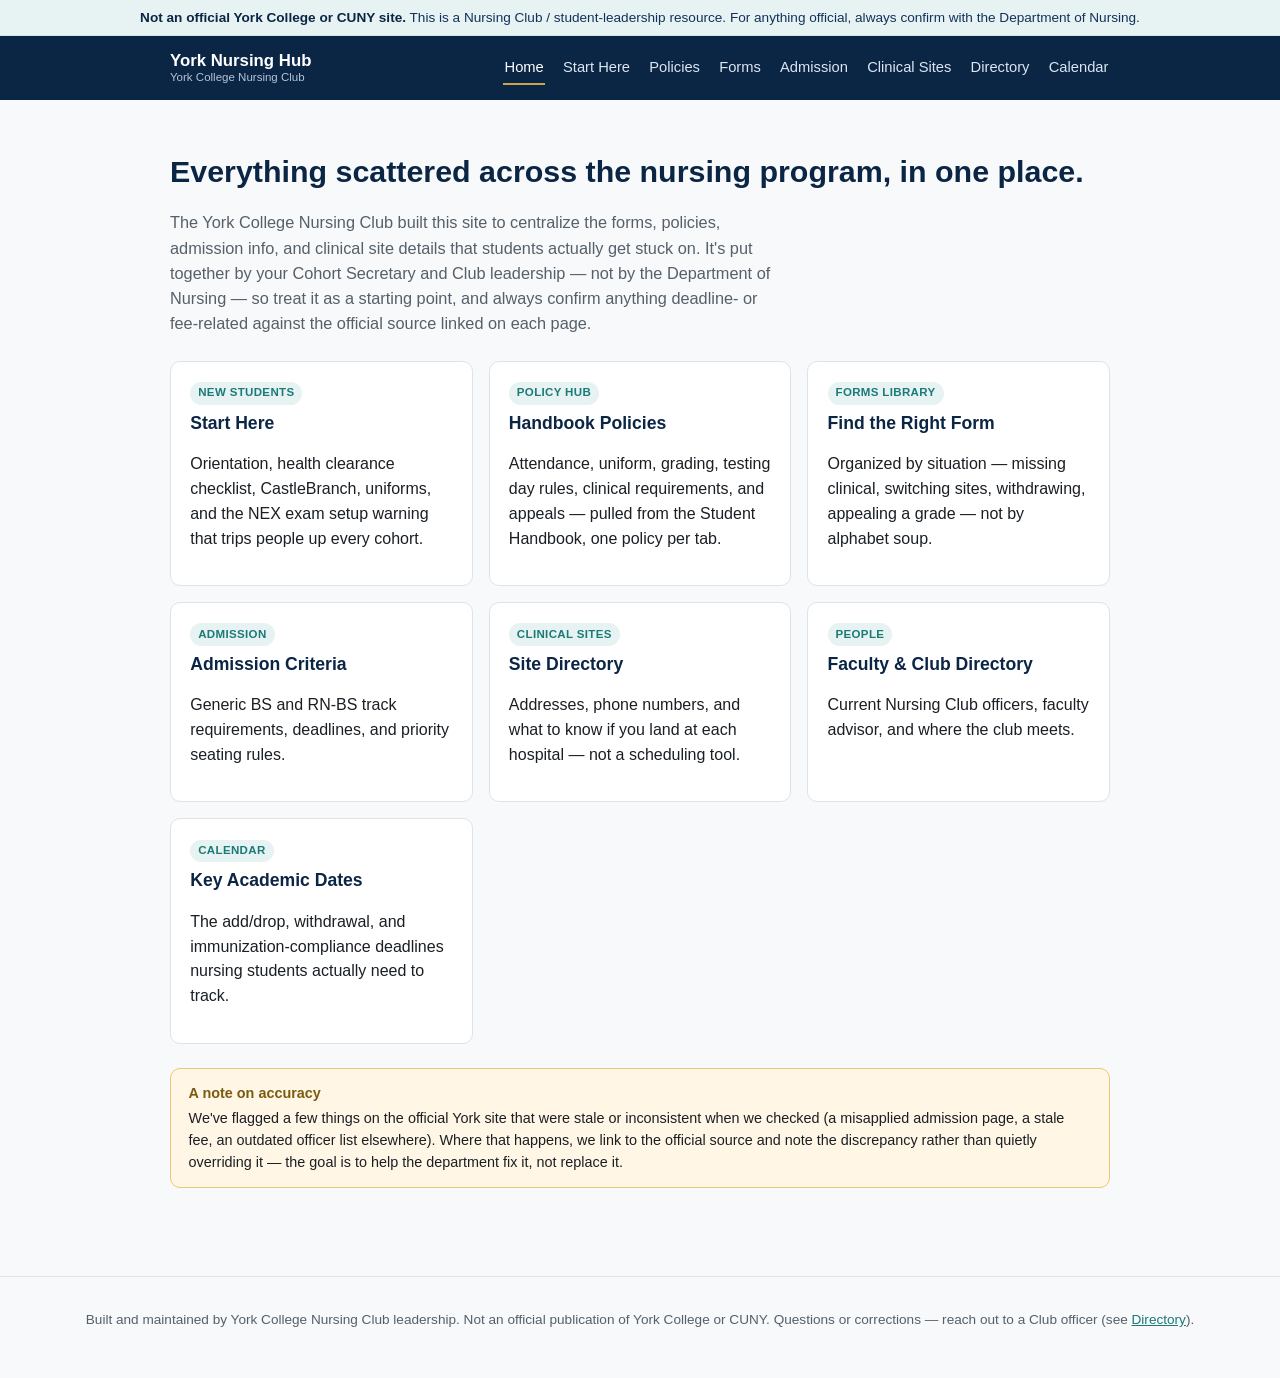
==== index.html @ aa7a132b "Initial site scaffold: homepage, Start Here, Policy Hub shell, Forms Library, Admission, Clinical Si" ====
<!DOCTYPE html>
<html lang="en">
<head>
<meta charset="UTF-8">
<meta name="viewport" content="width=device-width, initial-scale=1.0">
<title>York Nursing Hub — York College Nursing Club</title>
<link rel="stylesheet" href="css/style.css">
</head>
<body>

<div class="site-disclaimer">
  <strong>Not an official York College or CUNY site.</strong> This is a Nursing Club / student-leadership resource. For anything official, always confirm with the Department of Nursing.
</div>

<header class="site-header">
  <div class="site-header-inner">
    <a class="brand" href="index.html">
      York Nursing Hub
      <small>York College Nursing Club</small>
    </a>
    <nav class="main-nav">
      <a href="index.html" class="active">Home</a>
      <a href="start-here.html">Start Here</a>
      <a href="policies.html">Policies</a>
      <a href="forms.html">Forms</a>
      <a href="admission.html">Admission</a>
      <a href="clinical-sites.html">Clinical Sites</a>
      <a href="directory.html">Directory</a>
      <a href="calendar.html">Calendar</a>
    </nav>
  </div>
</header>

<main>
  <h1>Everything scattered across the nursing program, in one place.</h1>
  <p class="page-intro">
    The York College Nursing Club built this site to centralize the forms, policies, admission info,
    and clinical site details that students actually get stuck on. It's put together by your Cohort
    Secretary and Club leadership — not by the Department of Nursing — so treat it as a starting
    point, and always confirm anything deadline- or fee-related against the official source linked
    on each page.
  </p>

  <div class="card-grid">
    <div class="card">
      <a class="card-link" href="start-here.html">
        <span class="tag">New Students</span>
        <h3>Start Here</h3>
        <p>Orientation, health clearance checklist, CastleBranch, uniforms, and the NEX exam setup
        warning that trips people up every cohort.</p>
      </a>
    </div>
    <div class="card">
      <a class="card-link" href="policies.html">
        <span class="tag">Policy Hub</span>
        <h3>Handbook Policies</h3>
        <p>Attendance, uniform, grading, testing day rules, clinical requirements, and appeals —
        pulled from the Student Handbook, one policy per tab.</p>
      </a>
    </div>
    <div class="card">
      <a class="card-link" href="forms.html">
        <span class="tag">Forms Library</span>
        <h3>Find the Right Form</h3>
        <p>Organized by situation — missing clinical, switching sites, withdrawing, appealing a
        grade — not by alphabet soup.</p>
      </a>
    </div>
    <div class="card">
      <a class="card-link" href="admission.html">
        <span class="tag">Admission</span>
        <h3>Admission Criteria</h3>
        <p>Generic BS and RN-BS track requirements, deadlines, and priority seating rules.</p>
      </a>
    </div>
    <div class="card">
      <a class="card-link" href="clinical-sites.html">
        <span class="tag">Clinical Sites</span>
        <h3>Site Directory</h3>
        <p>Addresses, phone numbers, and what to know if you land at each hospital — not a
        scheduling tool.</p>
      </a>
    </div>
    <div class="card">
      <a class="card-link" href="directory.html">
        <span class="tag">People</span>
        <h3>Faculty &amp; Club Directory</h3>
        <p>Current Nursing Club officers, faculty advisor, and where the club meets.</p>
      </a>
    </div>
    <div class="card">
      <a class="card-link" href="calendar.html">
        <span class="tag">Calendar</span>
        <h3>Key Academic Dates</h3>
        <p>The add/drop, withdrawal, and immunization-compliance deadlines nursing students
        actually need to track.</p>
      </a>
    </div>
  </div>

  <div class="official-note">
    <strong>A note on accuracy</strong>
    We've flagged a few things on the official York site that were stale or inconsistent when we
    checked (a misapplied admission page, a stale fee, an outdated officer list elsewhere). Where
    that happens, we link to the official source and note the discrepancy rather than quietly
    overriding it — the goal is to help the department fix it, not replace it.
  </div>
</main>

<footer>
  Built and maintained by York College Nursing Club leadership. Not an official publication of
  York College or CUNY. Questions or corrections — reach out to a Club officer (see
  <a href="directory.html">Directory</a>).
</footer>

</body>
</html>
---- css/style.css ----
/* York College Nursing Club — shared stylesheet */

:root {
  --navy: #0b2545;
  --blue: #13315c;
  --teal: #1b7a76;
  --teal-light: #e6f3f2;
  --gold: #c9a34e;
  --ink: #1a1f24;
  --muted: #55606a;
  --line: #dde3e8;
  --bg: #f7f9fa;
  --card: #ffffff;
  --warn-bg: #fff6e5;
  --warn-line: #e8c874;
  --danger-bg: #fdecec;
  --danger-line: #e39a9a;
  --radius: 10px;
  --max-width: 980px;
}

* { box-sizing: border-box; }

body {
  margin: 0;
  font-family: "Segoe UI", -apple-system, BlinkMacSystemFont, Roboto, Helvetica, Arial, sans-serif;
  color: var(--ink);
  background: var(--bg);
  line-height: 1.55;
}

a { color: var(--teal); }
a:hover { color: var(--navy); }

h1, h2, h3, h4 { color: var(--navy); line-height: 1.25; }
h1 { font-size: 1.9rem; }
h2 { font-size: 1.4rem; margin-top: 2.2rem; }
h3 { font-size: 1.1rem; }

/* ---------- Header / Nav ---------- */

.site-header {
  background: var(--navy);
  color: #fff;
}

.site-header-inner {
  max-width: var(--max-width);
  margin: 0 auto;
  padding: 0.9rem 1.25rem;
  display: flex;
  align-items: center;
  justify-content: space-between;
  gap: 1rem;
  flex-wrap: wrap;
}

.brand {
  color: #fff;
  text-decoration: none;
  font-weight: 700;
  font-size: 1.05rem;
  display: flex;
  flex-direction: column;
  line-height: 1.2;
}

.brand small {
  font-weight: 400;
  color: #b7c4d6;
  font-size: 0.72rem;
}

nav.main-nav {
  display: flex;
  flex-wrap: wrap;
  gap: 0.25rem 1rem;
}

nav.main-nav a {
  color: #dbe6f2;
  text-decoration: none;
  font-size: 0.92rem;
  padding: 0.3rem 0.1rem;
  border-bottom: 2px solid transparent;
}

nav.main-nav a:hover,
nav.main-nav a.active {
  color: #fff;
  border-bottom-color: var(--gold);
}

/* ---------- Layout ---------- */

main {
  max-width: var(--max-width);
  margin: 0 auto;
  padding: 2rem 1.25rem 4rem;
}

.page-intro {
  color: var(--muted);
  font-size: 1.02rem;
  max-width: 68ch;
}

/* ---------- Not-official banner ---------- */

.site-disclaimer {
  background: var(--teal-light);
  border-bottom: 1px solid #cfe6e4;
  color: var(--blue);
  font-size: 0.85rem;
  text-align: center;
  padding: 0.45rem 1rem;
}

.site-disclaimer strong { color: var(--navy); }

/* ---------- Inline disclaimer callout (per-page, near official-feeling content) ---------- */

.official-note {
  background: var(--warn-bg);
  border: 1px solid var(--warn-line);
  border-radius: var(--radius);
  padding: 0.85rem 1.1rem;
  font-size: 0.9rem;
  margin: 1rem 0 1.5rem;
}

.official-note strong { display: block; margin-bottom: 0.15rem; color: #7a5b0f; }

.callout {
  background: var(--danger-bg);
  border: 1px solid var(--danger-line);
  border-radius: var(--radius);
  padding: 0.9rem 1.1rem;
  margin: 1.25rem 0;
}

.callout strong { color: #8f3a3a; }

/* ---------- Cards / grids ---------- */

.card-grid {
  display: grid;
  grid-template-columns: repeat(auto-fit, minmax(230px, 1fr));
  gap: 1rem;
  margin: 1.5rem 0;
}

.card {
  background: var(--card);
  border: 1px solid var(--line);
  border-radius: var(--radius);
  padding: 1.1rem 1.2rem;
}

.card h3 { margin-top: 0; }

.card a.card-link {
  text-decoration: none;
  color: inherit;
  display: block;
}

.card a.card-link:hover {
  border-color: var(--teal);
}

.tag {
  display: inline-block;
  font-size: 0.72rem;
  font-weight: 600;
  text-transform: uppercase;
  letter-spacing: 0.03em;
  color: var(--teal);
  background: var(--teal-light);
  padding: 0.15rem 0.5rem;
  border-radius: 999px;
  margin-bottom: 0.5rem;
}

/* ---------- Tables ---------- */

table {
  width: 100%;
  border-collapse: collapse;
  margin: 1rem 0 1.75rem;
  font-size: 0.94rem;
  background: var(--card);
}

th, td {
  text-align: left;
  padding: 0.6rem 0.75rem;
  border-bottom: 1px solid var(--line);
  vertical-align: top;
}

thead th {
  background: var(--blue);
  color: #fff;
  font-weight: 600;
}

tbody tr:hover { background: #fbfcfd; }

.status-have { color: #1a7a3a; font-weight: 600; }
.status-need { color: #a15b00; font-weight: 600; }

/* ---------- Accordion (Policy Hub) ---------- */

.accordion-item {
  border: 1px solid var(--line);
  border-radius: var(--radius);
  margin-bottom: 0.6rem;
  background: var(--card);
  overflow: hidden;
}

.accordion-item summary {
  cursor: pointer;
  padding: 0.9rem 1.1rem;
  font-weight: 600;
  color: var(--navy);
  list-style: none;
  display: flex;
  justify-content: space-between;
  align-items: center;
}

.accordion-item summary::-webkit-details-marker { display: none; }

.accordion-item summary::after {
  content: "+";
  font-weight: 400;
  color: var(--muted);
  font-size: 1.2rem;
}

.accordion-item[open] summary::after { content: "\2212"; }

.accordion-item[open] summary {
  border-bottom: 1px solid var(--line);
}

.accordion-body {
  padding: 0.2rem 1.1rem 1.1rem;
  font-size: 0.95rem;
}

.accordion-body ul { padding-left: 1.2rem; }

.pending-note {
  font-size: 0.85rem;
  color: var(--muted);
  font-style: italic;
}

/* ---------- Checklist ---------- */

.checklist { list-style: none; padding-left: 0; }
.checklist li {
  padding: 0.5rem 0 0.5rem 1.7rem;
  position: relative;
  border-bottom: 1px dashed var(--line);
}
.checklist li::before {
  content: "\2713";
  position: absolute;
  left: 0;
  color: var(--teal);
  font-weight: 700;
}

/* ---------- Key/value contact list ---------- */

dl.contact-list { display: grid; grid-template-columns: max-content 1fr; gap: 0.3rem 1rem; }
dl.contact-list dt { font-weight: 600; color: var(--navy); }
dl.contact-list dd { margin: 0; }

/* ---------- Footer ---------- */

footer {
  border-top: 1px solid var(--line);
  color: var(--muted);
  font-size: 0.85rem;
  text-align: center;
  padding: 2rem 1.25rem 3rem;
}

/* ---------- Utility ---------- */

.btn {
  display: inline-block;
  background: var(--teal);
  color: #fff;
  text-decoration: none;
  padding: 0.55rem 1rem;
  border-radius: 6px;
  font-size: 0.9rem;
  font-weight: 600;
}
.btn:hover { background: var(--navy); color: #fff; }

.two-col {
  display: grid;
  grid-template-columns: repeat(auto-fit, minmax(280px, 1fr));
  gap: 2rem;
}

@media (max-width: 600px) {
  h1 { font-size: 1.5rem; }
  .site-header-inner { flex-direction: column; align-items: flex-start; }
}
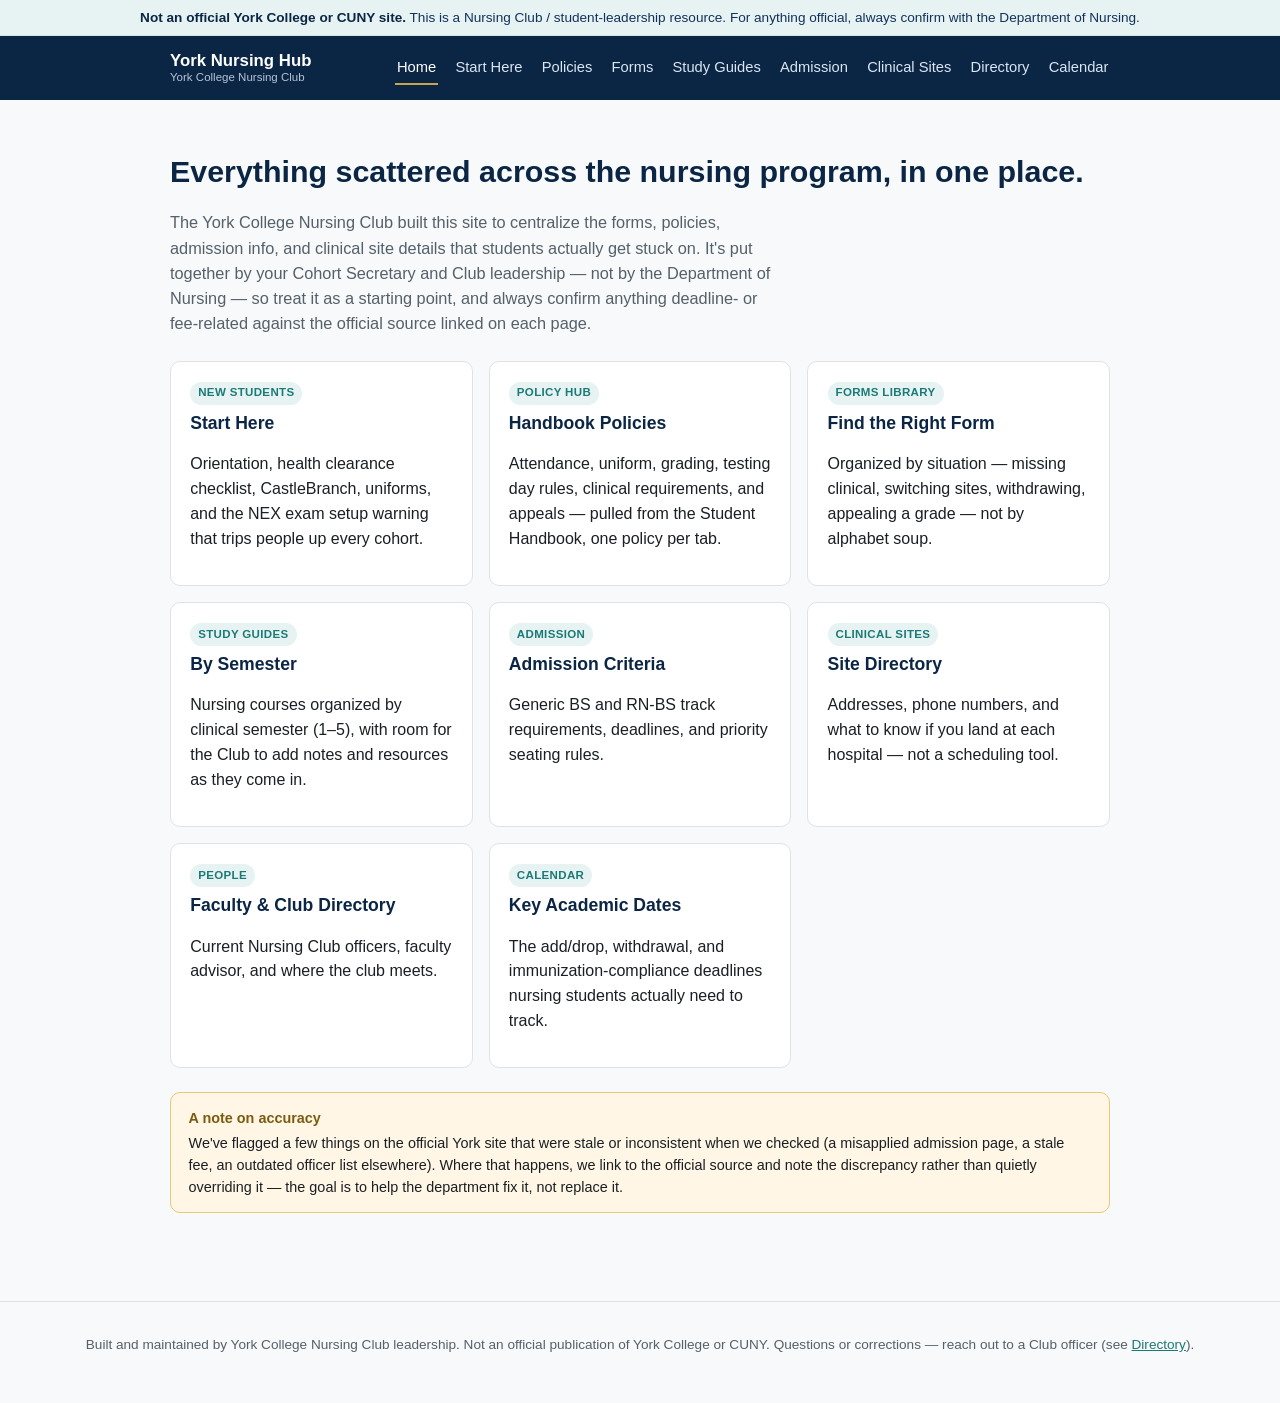
==== commit a960a6f0: "Add Study Guides page organized by clinical semester (1-5) Semester groupings derived from the Gener" ====
--- a/index.html
+++ b/index.html
@@ -23,6 +23,7 @@
       <a href="start-here.html">Start Here</a>
       <a href="policies.html">Policies</a>
       <a href="forms.html">Forms</a>
+      <a href="study-guides.html">Study Guides</a>
       <a href="admission.html">Admission</a>
       <a href="clinical-sites.html">Clinical Sites</a>
       <a href="directory.html">Directory</a>
@@ -64,6 +65,14 @@
         <h3>Find the Right Form</h3>
         <p>Organized by situation — missing clinical, switching sites, withdrawing, appealing a
         grade — not by alphabet soup.</p>
+      </a>
+    </div>
+    <div class="card">
+      <a class="card-link" href="study-guides.html">
+        <span class="tag">Study Guides</span>
+        <h3>By Semester</h3>
+        <p>Nursing courses organized by clinical semester (1&ndash;5), with room for the Club to
+        add notes and resources as they come in.</p>
       </a>
     </div>
     <div class="card">
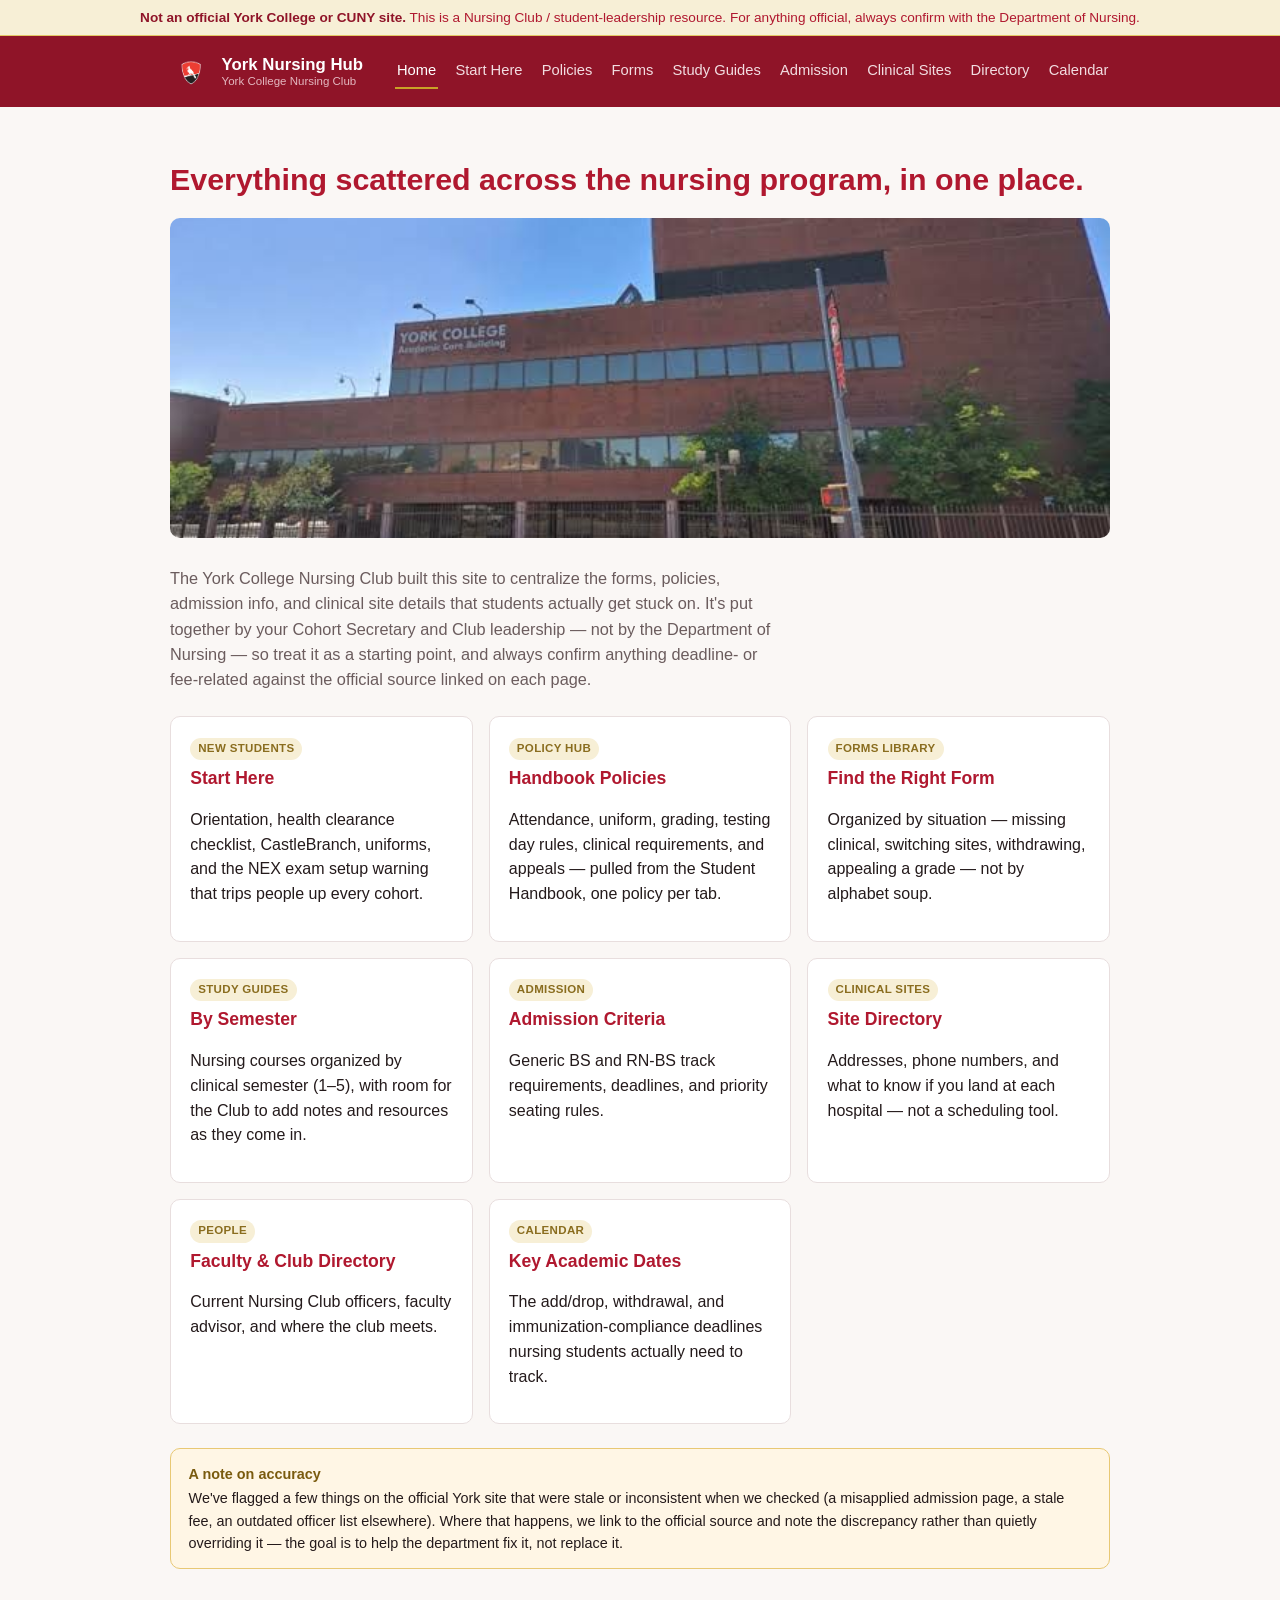
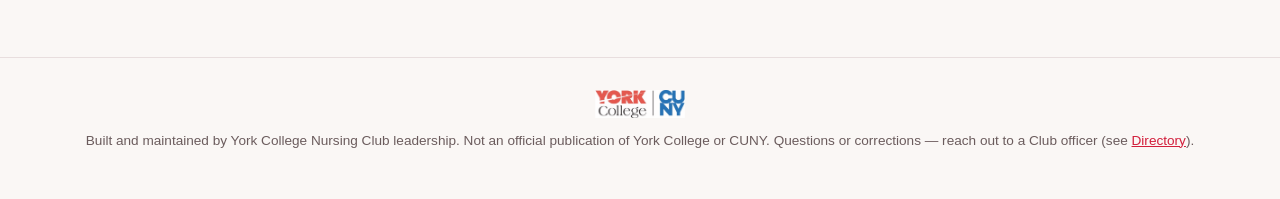
==== commit de83432f: "Add York College branding: logo, favicon, and photos - Cropped the cardinal shield from the official" ====
--- a/index.html
+++ b/index.html
@@ -5,6 +5,9 @@
 <meta name="viewport" content="width=device-width, initial-scale=1.0">
 <title>York Nursing Hub — York College Nursing Club</title>
 <link rel="stylesheet" href="css/style.css">
+<link rel="icon" type="image/png" sizes="32x32" href="assets/images/favicon-32.png">
+<link rel="icon" type="image/png" sizes="64x64" href="assets/images/favicon-64.png">
+<link rel="apple-touch-icon" href="assets/images/apple-touch-icon.png">
 </head>
 <body>
 
@@ -15,8 +18,11 @@
 <header class="site-header">
   <div class="site-header-inner">
     <a class="brand" href="index.html">
-      York Nursing Hub
-      <small>York College Nursing Club</small>
+      <img src="assets/images/logo-icon.png" alt="" class="logo-icon">
+      <span class="brand-text">
+        York Nursing Hub
+        <small>York College Nursing Club</small>
+      </span>
     </a>
     <nav class="main-nav">
       <a href="index.html" class="active">Home</a>
@@ -34,6 +40,7 @@
 
 <main>
   <h1>Everything scattered across the nursing program, in one place.</h1>
+  <img class="hero-banner" src="assets/images/hero-home.jpg" alt="York College Academic Core Building">
   <p class="page-intro">
     The York College Nursing Club built this site to centralize the forms, policies, admission info,
     and clinical site details that students actually get stuck on. It's put together by your Cohort
@@ -117,6 +124,8 @@
 </main>
 
 <footer>
+  <img class="footer-logo" src="assets/images/branding/yorkk.png" alt="York College, CUNY">
+  <br>
   Built and maintained by York College Nursing Club leadership. Not an official publication of
   York College or CUNY. Questions or corrections — reach out to a Club officer (see
   <a href="directory.html">Directory</a>).
--- a/css/style.css
+++ b/css/style.css
@@ -1,15 +1,17 @@
 /* York College Nursing Club — shared stylesheet */
 
 :root {
-  --navy: #0b2545;
-  --blue: #13315c;
-  --teal: #1b7a76;
-  --teal-light: #e6f3f2;
-  --gold: #c9a34e;
-  --ink: #1a1f24;
-  --muted: #55606a;
-  --line: #dde3e8;
-  --bg: #f7f9fa;
+  --cardinal: #d21f3c;
+  --cardinal-dark: #b0182f;
+  --cardinal-deep: #8f1428;
+  --gold: #c9a227;
+  --gold-dark: #8a6d1f;
+  --gold-soft: #f7efd6;
+  --gold-line: #e3c765;
+  --ink: #241a1b;
+  --muted: #6b5c5d;
+  --line: #e8dede;
+  --bg: #faf7f5;
   --card: #ffffff;
   --warn-bg: #fff6e5;
   --warn-line: #e8c874;
@@ -29,10 +31,10 @@
   line-height: 1.55;
 }
 
-a { color: var(--teal); }
-a:hover { color: var(--navy); }
-
-h1, h2, h3, h4 { color: var(--navy); line-height: 1.25; }
+a { color: var(--cardinal); }
+a:hover { color: var(--gold-dark); }
+
+h1, h2, h3, h4 { color: var(--cardinal-dark); line-height: 1.25; }
 h1 { font-size: 1.9rem; }
 h2 { font-size: 1.4rem; margin-top: 2.2rem; }
 h3 { font-size: 1.1rem; }
@@ -40,7 +42,7 @@
 /* ---------- Header / Nav ---------- */
 
 .site-header {
-  background: var(--navy);
+  background: var(--cardinal-deep);
   color: #fff;
 }
 
@@ -61,13 +63,25 @@
   font-weight: 700;
   font-size: 1.05rem;
   display: flex;
+  align-items: center;
+  gap: 0.6rem;
+  line-height: 1.2;
+}
+
+.brand img.logo-icon {
+  height: 42px;
+  width: auto;
+  display: block;
+}
+
+.brand .brand-text {
+  display: flex;
   flex-direction: column;
-  line-height: 1.2;
 }
 
 .brand small {
   font-weight: 400;
-  color: #b7c4d6;
+  color: #e3b8c0;
   font-size: 0.72rem;
 }
 
@@ -78,7 +92,7 @@
 }
 
 nav.main-nav a {
-  color: #dbe6f2;
+  color: #f2dde1;
   text-decoration: none;
   font-size: 0.92rem;
   padding: 0.3rem 0.1rem;
@@ -108,15 +122,15 @@
 /* ---------- Not-official banner ---------- */
 
 .site-disclaimer {
-  background: var(--teal-light);
-  border-bottom: 1px solid #cfe6e4;
-  color: var(--blue);
+  background: var(--gold-soft);
+  border-bottom: 1px solid var(--gold-line);
+  color: var(--cardinal-dark);
   font-size: 0.85rem;
   text-align: center;
   padding: 0.45rem 1rem;
 }
 
-.site-disclaimer strong { color: var(--navy); }
+.site-disclaimer strong { color: var(--cardinal-deep); }
 
 /* ---------- Inline disclaimer callout (per-page, near official-feeling content) ---------- */
 
@@ -166,7 +180,7 @@
 }
 
 .card a.card-link:hover {
-  border-color: var(--teal);
+  border-color: var(--cardinal);
 }
 
 .tag {
@@ -175,8 +189,8 @@
   font-weight: 600;
   text-transform: uppercase;
   letter-spacing: 0.03em;
-  color: var(--teal);
-  background: var(--teal-light);
+  color: var(--gold-dark);
+  background: var(--gold-soft);
   padding: 0.15rem 0.5rem;
   border-radius: 999px;
   margin-bottom: 0.5rem;
@@ -200,7 +214,7 @@
 }
 
 thead th {
-  background: var(--blue);
+  background: var(--cardinal-dark);
   color: #fff;
   font-weight: 600;
 }
@@ -224,7 +238,7 @@
   cursor: pointer;
   padding: 0.9rem 1.1rem;
   font-weight: 600;
-  color: var(--navy);
+  color: var(--cardinal-dark);
   list-style: none;
   display: flex;
   justify-content: space-between;
@@ -271,14 +285,14 @@
   content: "\2713";
   position: absolute;
   left: 0;
-  color: var(--teal);
+  color: var(--gold-dark);
   font-weight: 700;
 }
 
 /* ---------- Key/value contact list ---------- */
 
 dl.contact-list { display: grid; grid-template-columns: max-content 1fr; gap: 0.3rem 1rem; }
-dl.contact-list dt { font-weight: 600; color: var(--navy); }
+dl.contact-list dt { font-weight: 600; color: var(--cardinal-dark); }
 dl.contact-list dd { margin: 0; }
 
 /* ---------- Footer ---------- */
@@ -295,7 +309,7 @@
 
 .btn {
   display: inline-block;
-  background: var(--teal);
+  background: var(--cardinal);
   color: #fff;
   text-decoration: none;
   padding: 0.55rem 1rem;
@@ -303,7 +317,7 @@
   font-size: 0.9rem;
   font-weight: 600;
 }
-.btn:hover { background: var(--navy); color: #fff; }
+.btn:hover { background: var(--cardinal-dark); color: #fff; }
 
 .two-col {
   display: grid;
@@ -311,6 +325,60 @@
   gap: 2rem;
 }
 
+/* ---------- Photos / branding ---------- */
+
+.hero-banner {
+  width: 100%;
+  max-height: 320px;
+  object-fit: cover;
+  border-radius: var(--radius);
+  margin: 1.25rem 0 1.75rem;
+  display: block;
+}
+
+.hero-caption {
+  margin-top: -1.4rem;
+  margin-bottom: 1.75rem;
+  font-size: 0.8rem;
+  color: var(--muted);
+  text-align: right;
+}
+
+.club-patch-badge {
+  width: 160px;
+  height: 160px;
+  border-radius: 50%;
+  object-fit: cover;
+  display: block;
+  box-shadow: 0 0 0 3px #fff, 0 0 0 5px var(--gold-line);
+  margin: 0 auto 1.5rem;
+}
+
+.feature-figure {
+  float: right;
+  width: 200px;
+  margin: 0 0 1rem 1.5rem;
+  border-radius: var(--radius);
+  box-shadow: 0 1px 4px rgba(0,0,0,0.15);
+}
+
+.footer-logo {
+  height: 28px;
+  width: auto;
+  opacity: 0.85;
+  vertical-align: middle;
+  margin-bottom: 0.75rem;
+}
+
+@media (max-width: 640px) {
+  .feature-figure {
+    float: none;
+    width: 100%;
+    max-width: 260px;
+    margin: 0 auto 1rem;
+  }
+}
+
 @media (max-width: 600px) {
   h1 { font-size: 1.5rem; }
   .site-header-inner { flex-direction: column; align-items: flex-start; }
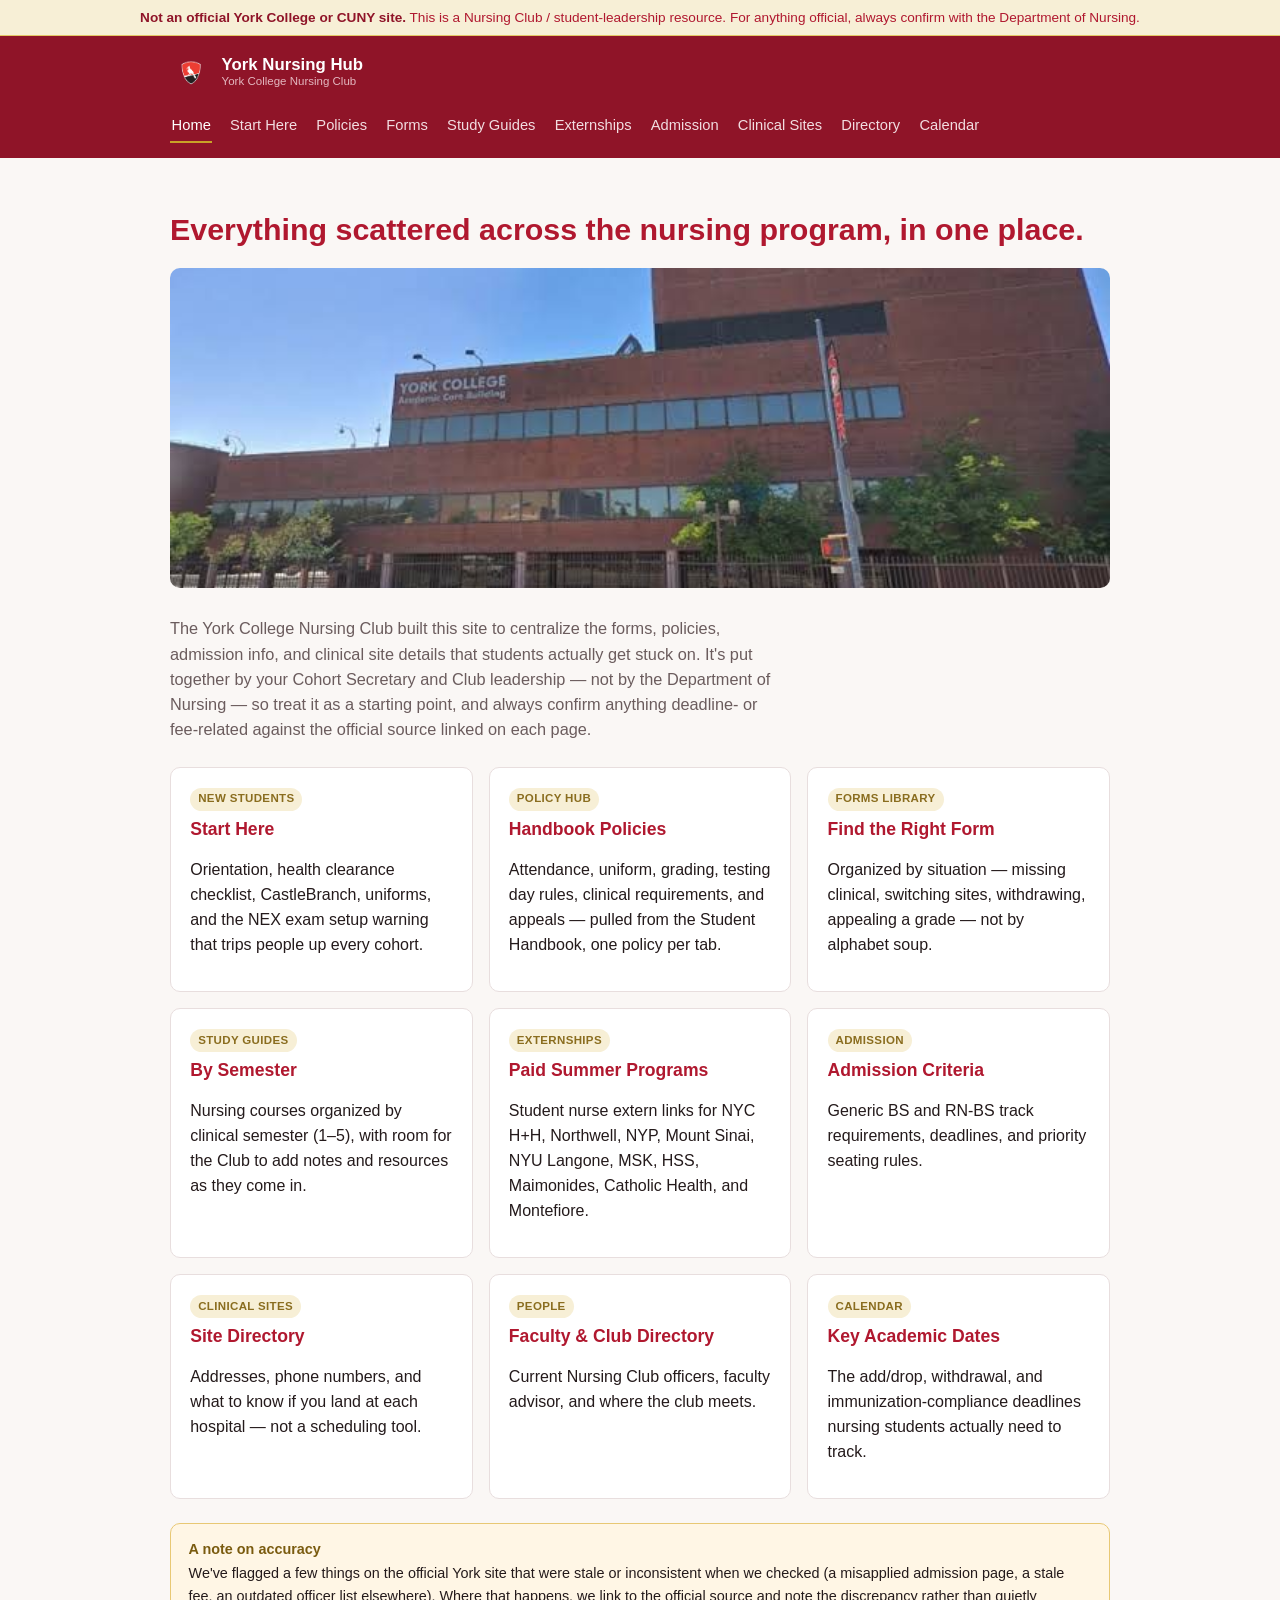
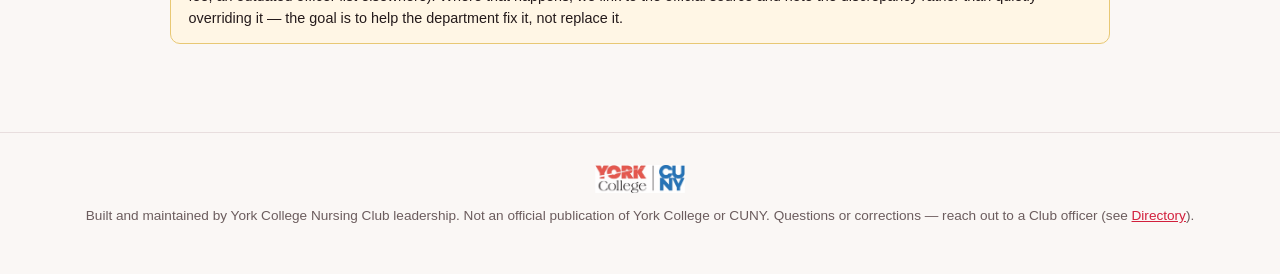
==== commit da41ff11: "Add Externships page linking major NYC-area health systems Covers NYC Health + Hospitals, Northwell," ====
--- a/index.html
+++ b/index.html
@@ -30,6 +30,7 @@
       <a href="policies.html">Policies</a>
       <a href="forms.html">Forms</a>
       <a href="study-guides.html">Study Guides</a>
+      <a href="externships.html">Externships</a>
       <a href="admission.html">Admission</a>
       <a href="clinical-sites.html">Clinical Sites</a>
       <a href="directory.html">Directory</a>
@@ -83,6 +84,14 @@
       </a>
     </div>
     <div class="card">
+      <a class="card-link" href="externships.html">
+        <span class="tag">Externships</span>
+        <h3>Paid Summer Programs</h3>
+        <p>Student nurse extern links for NYC H&#43;H, Northwell, NYP, Mount Sinai, NYU
+        Langone, MSK, HSS, Maimonides, Catholic Health, and Montefiore.</p>
+      </a>
+    </div>
+    <div class="card">
       <a class="card-link" href="admission.html">
         <span class="tag">Admission</span>
         <h3>Admission Criteria</h3>
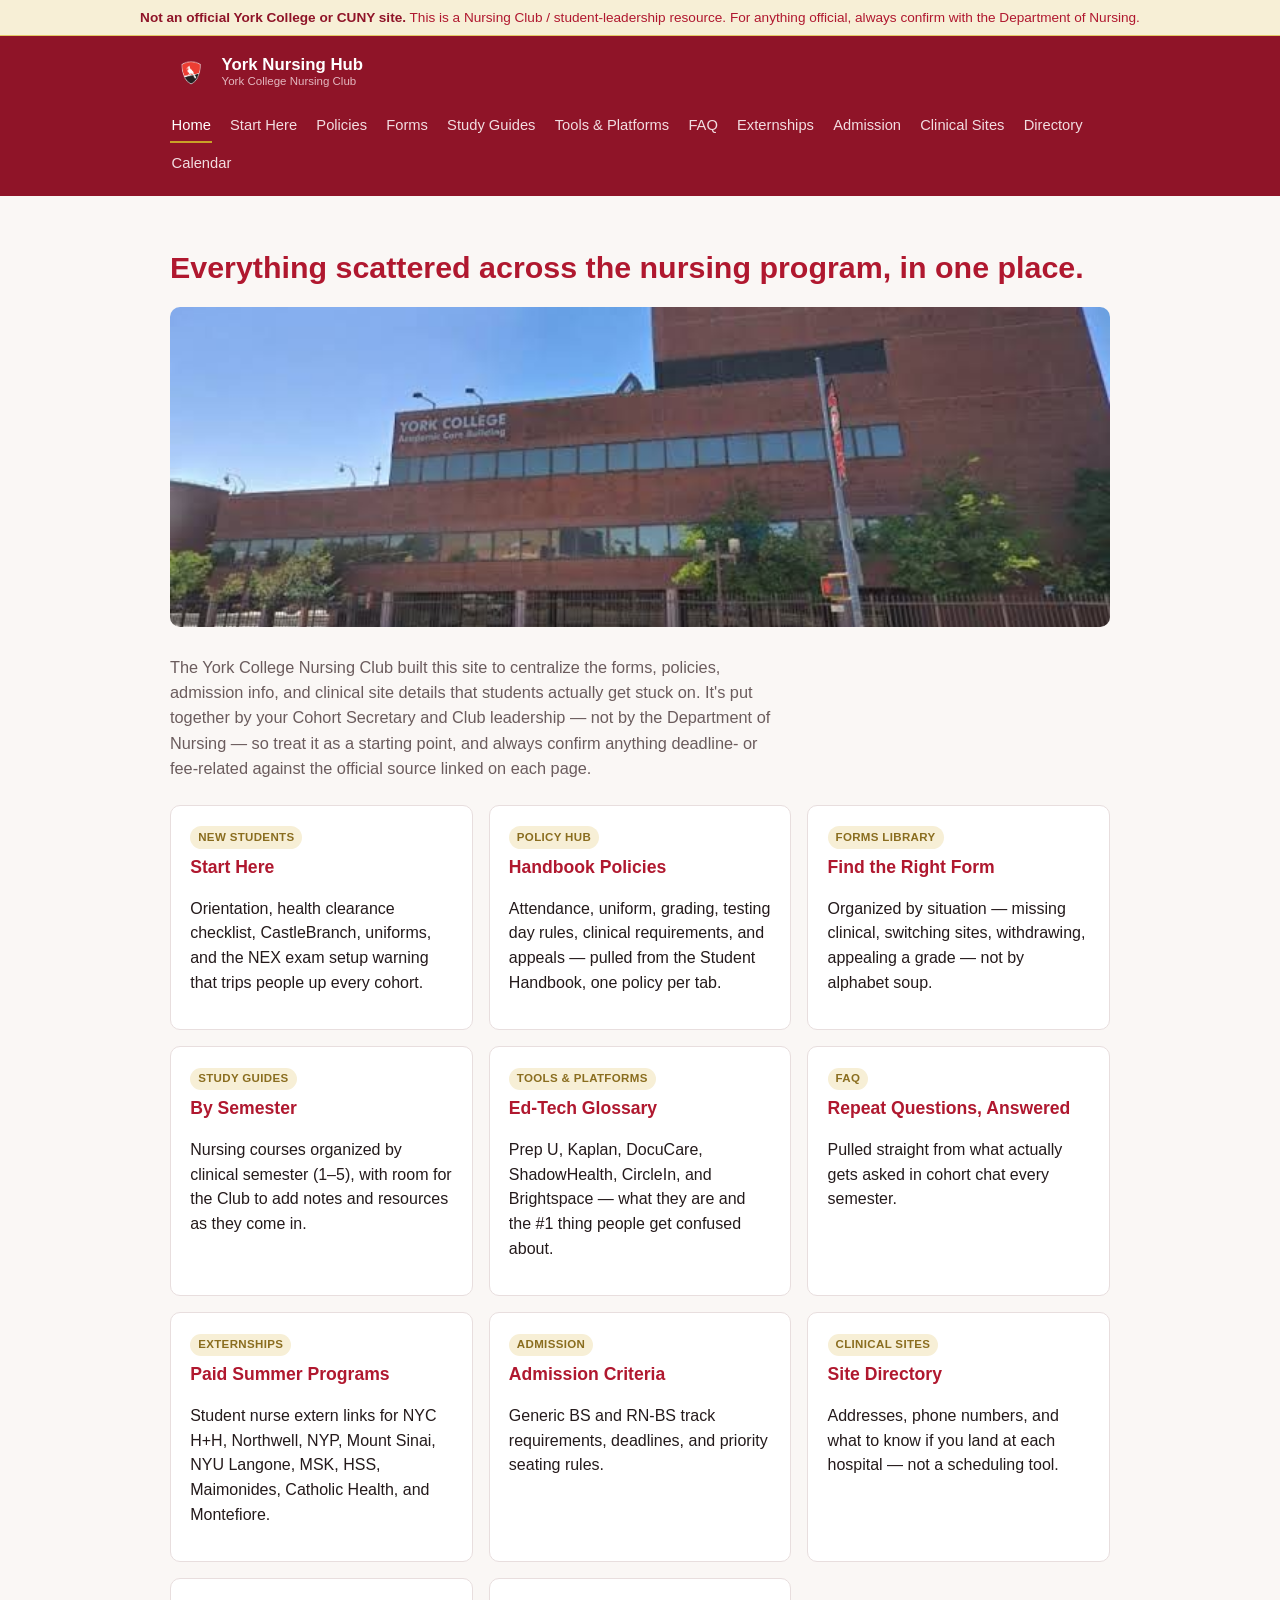
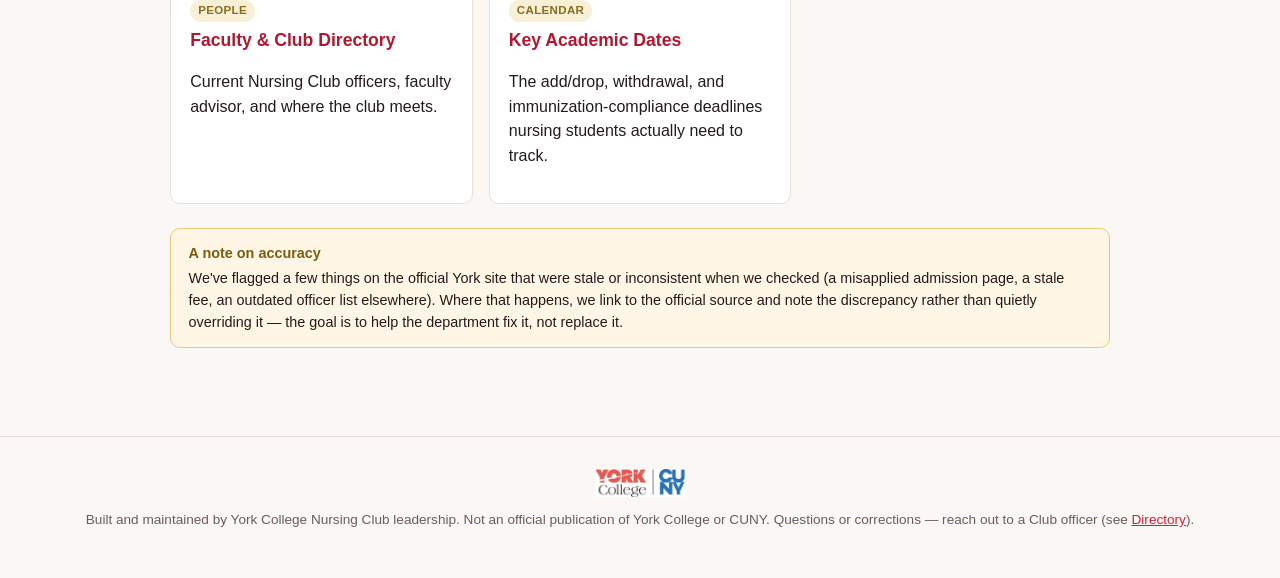
==== commit 0b7f8b90: "Add Tools & Platforms glossary, FAQ, and cohort-chat findings New pages: - tools.html: Prep U, Kapla" ====
--- a/index.html
+++ b/index.html
@@ -30,6 +30,8 @@
       <a href="policies.html">Policies</a>
       <a href="forms.html">Forms</a>
       <a href="study-guides.html">Study Guides</a>
+      <a href="tools.html">Tools &amp; Platforms</a>
+      <a href="faq.html">FAQ</a>
       <a href="externships.html">Externships</a>
       <a href="admission.html">Admission</a>
       <a href="clinical-sites.html">Clinical Sites</a>
@@ -81,6 +83,21 @@
         <h3>By Semester</h3>
         <p>Nursing courses organized by clinical semester (1&ndash;5), with room for the Club to
         add notes and resources as they come in.</p>
+      </a>
+    </div>
+    <div class="card">
+      <a class="card-link" href="tools.html">
+        <span class="tag">Tools &amp; Platforms</span>
+        <h3>Ed-Tech Glossary</h3>
+        <p>Prep U, Kaplan, DocuCare, ShadowHealth, CircleIn, and Brightspace — what they are and
+        the #1 thing people get confused about.</p>
+      </a>
+    </div>
+    <div class="card">
+      <a class="card-link" href="faq.html">
+        <span class="tag">FAQ</span>
+        <h3>Repeat Questions, Answered</h3>
+        <p>Pulled straight from what actually gets asked in cohort chat every semester.</p>
       </a>
     </div>
     <div class="card">
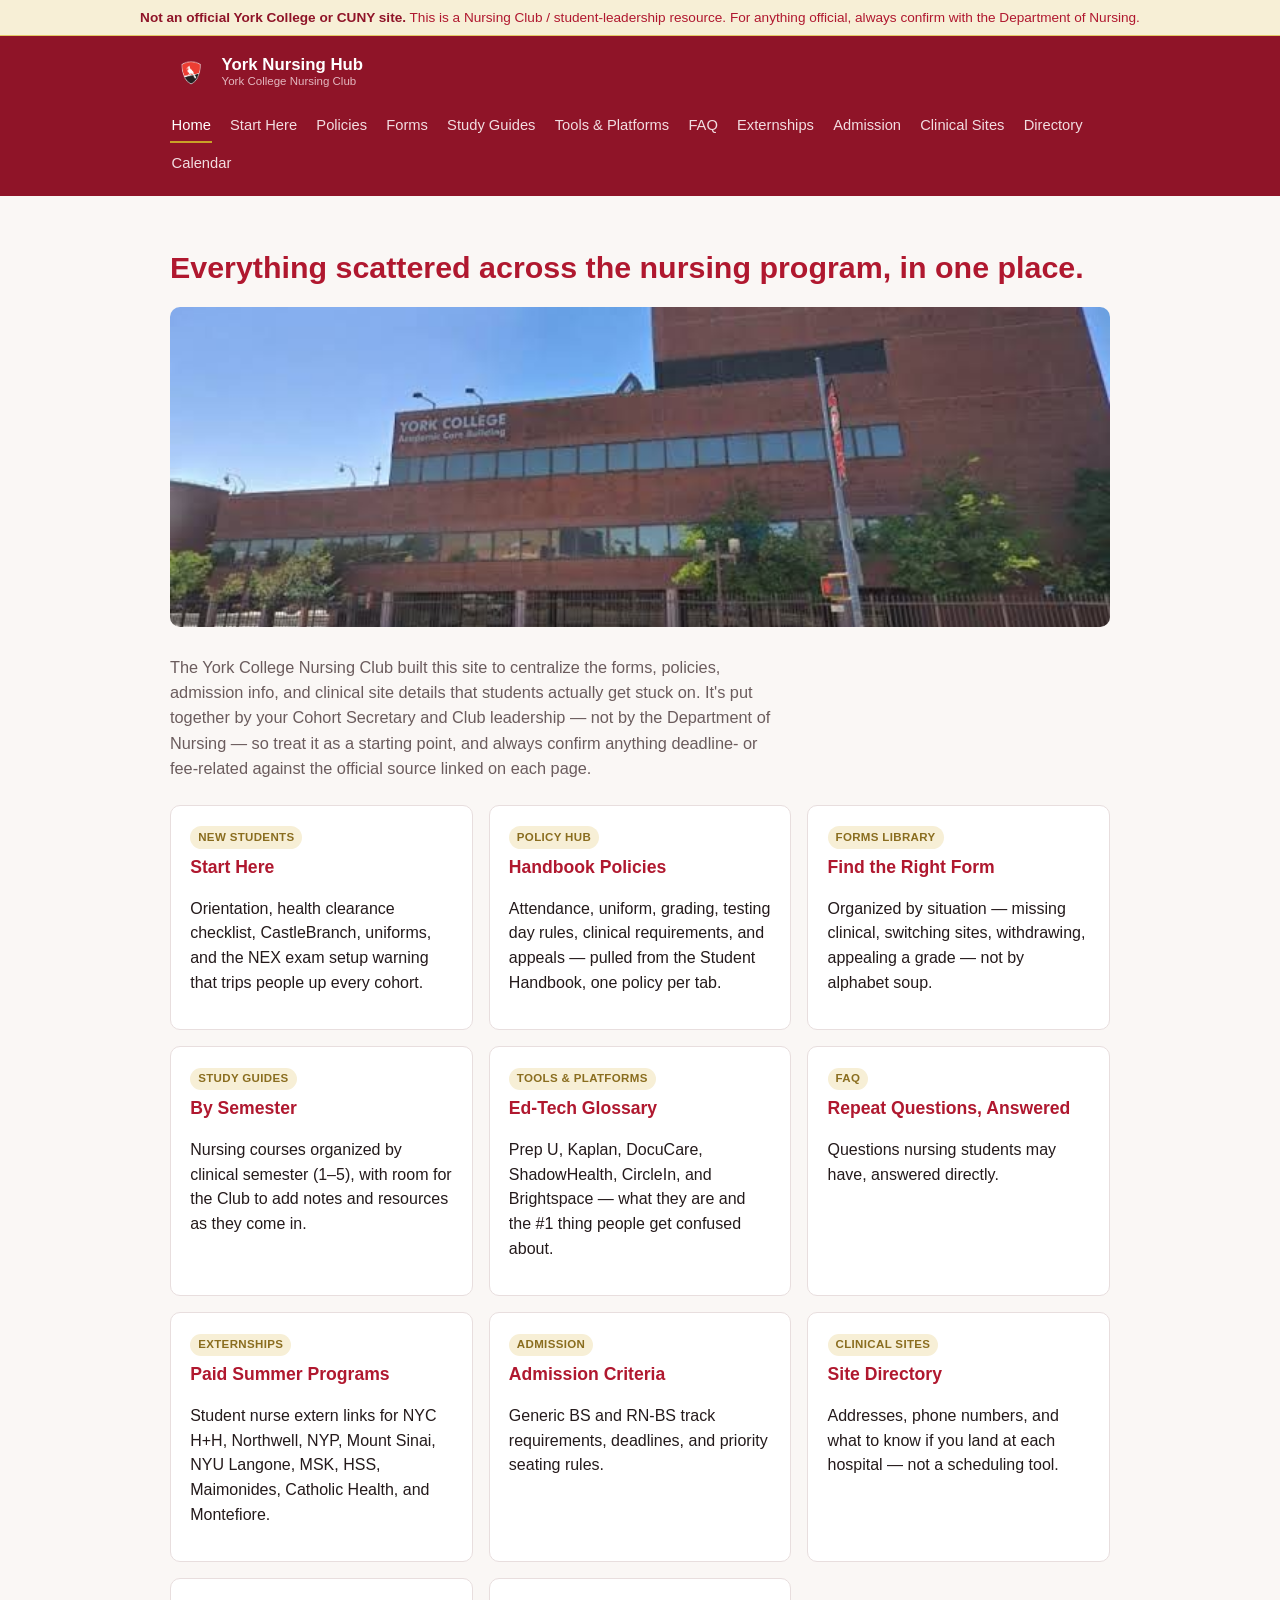
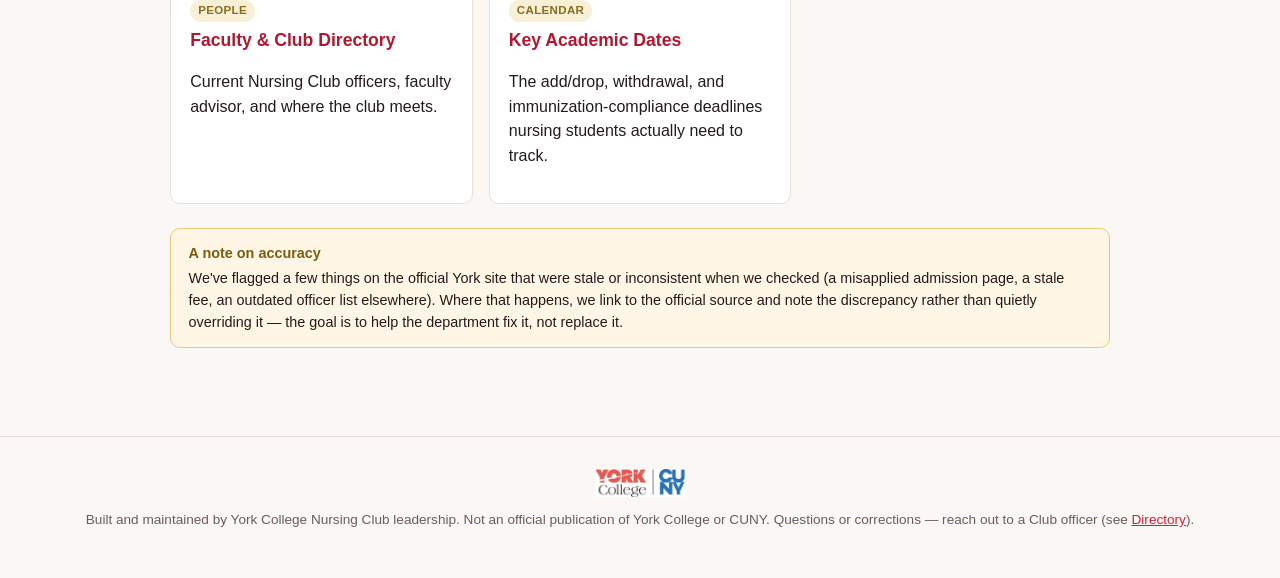
==== commit cc7474fa: "Remove chat-sourcing language from public-facing copy Reworded references to "cohort chat," "chat an" ====
--- a/index.html
+++ b/index.html
@@ -97,7 +97,7 @@
       <a class="card-link" href="faq.html">
         <span class="tag">FAQ</span>
         <h3>Repeat Questions, Answered</h3>
-        <p>Pulled straight from what actually gets asked in cohort chat every semester.</p>
+        <p>Questions nursing students may have, answered directly.</p>
       </a>
     </div>
     <div class="card">
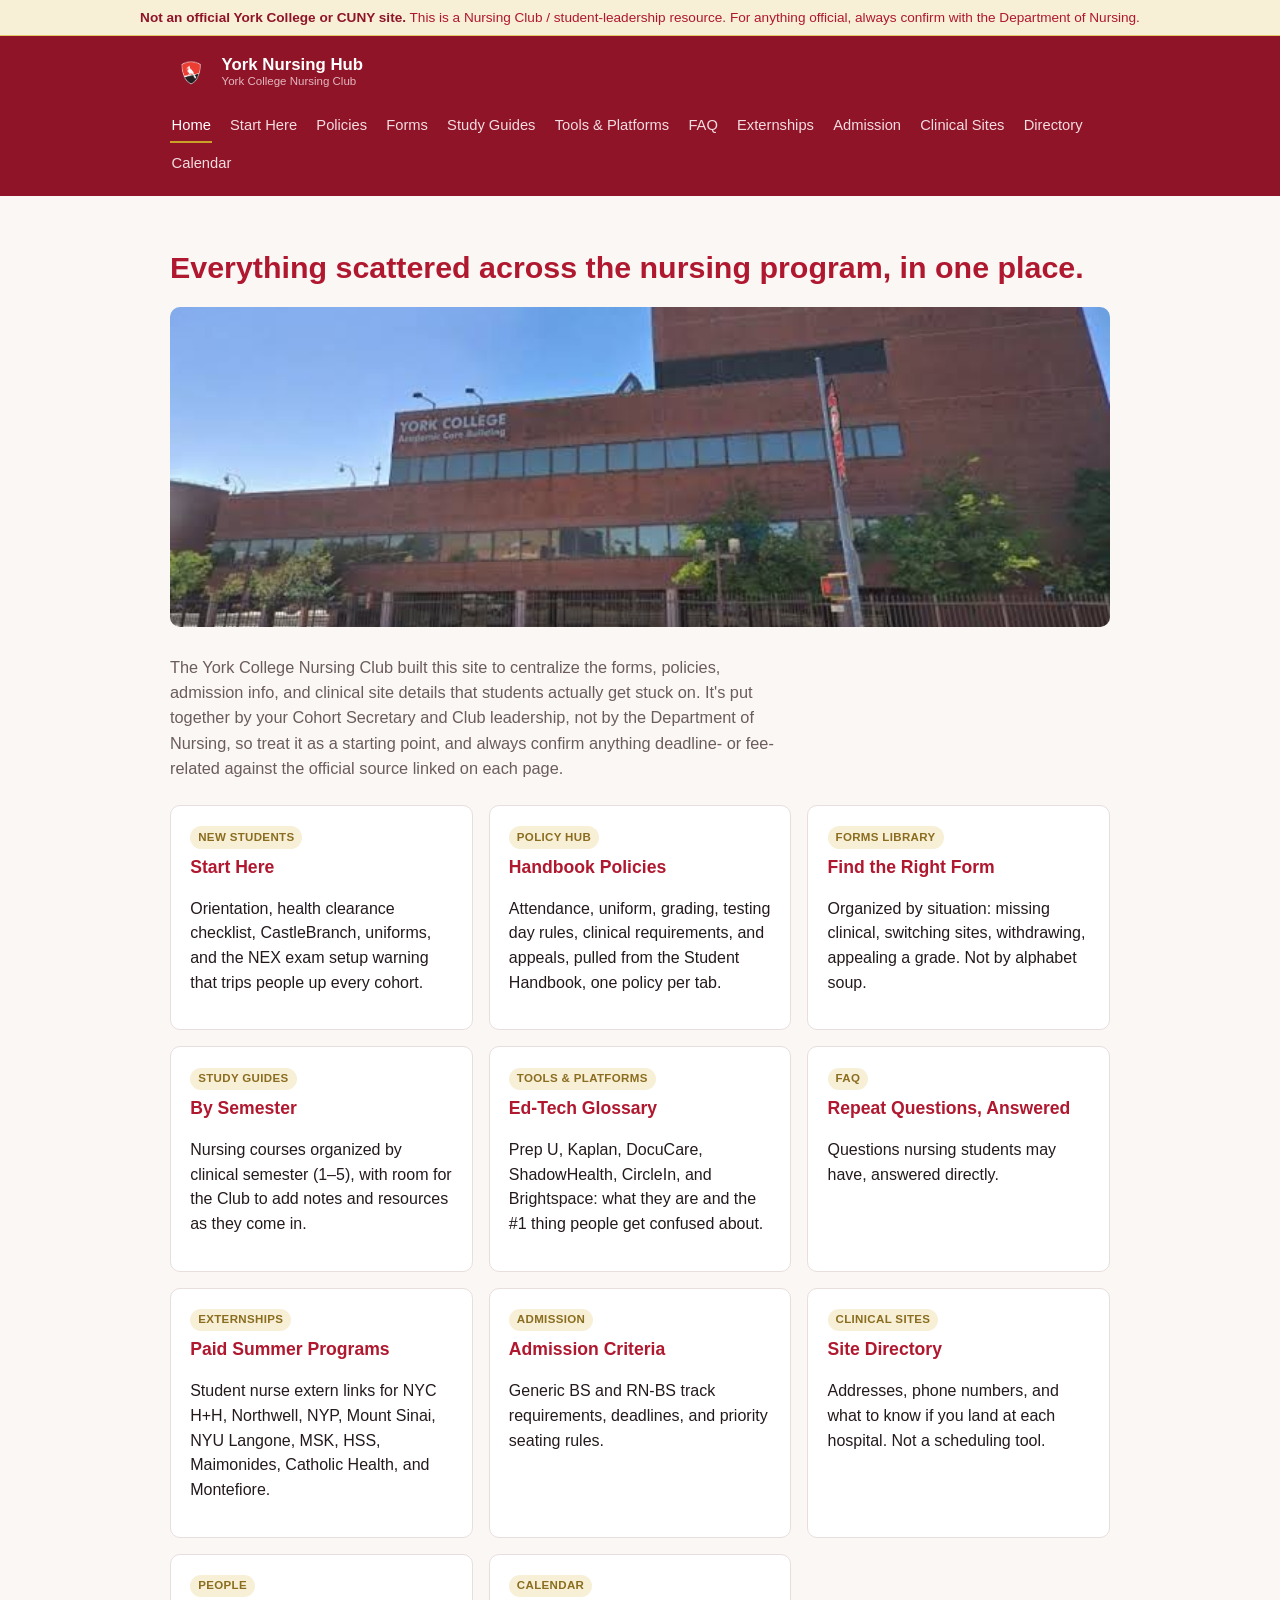
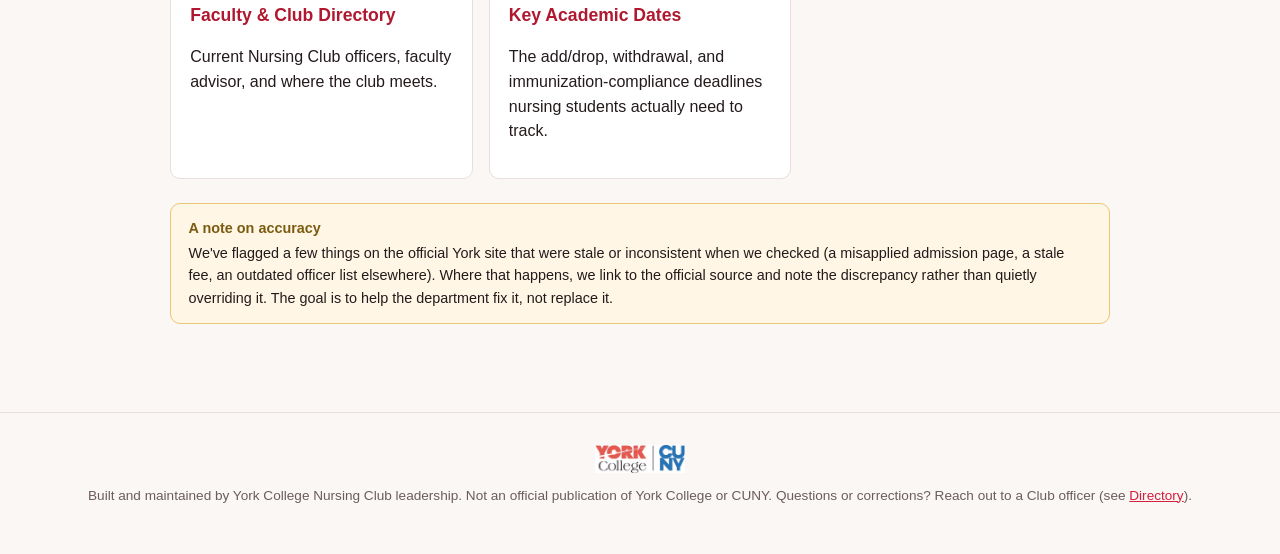
==== commit 709fe243: "Rewrite copy to sound less AI-generated Cut ~200 em-dashes across every page and rewrote around them" ====
--- a/index.html
+++ b/index.html
@@ -47,7 +47,7 @@
   <p class="page-intro">
     The York College Nursing Club built this site to centralize the forms, policies, admission info,
     and clinical site details that students actually get stuck on. It's put together by your Cohort
-    Secretary and Club leadership — not by the Department of Nursing — so treat it as a starting
+    Secretary and Club leadership, not by the Department of Nursing, so treat it as a starting
     point, and always confirm anything deadline- or fee-related against the official source linked
     on each page.
   </p>
@@ -65,7 +65,7 @@
       <a class="card-link" href="policies.html">
         <span class="tag">Policy Hub</span>
         <h3>Handbook Policies</h3>
-        <p>Attendance, uniform, grading, testing day rules, clinical requirements, and appeals —
+        <p>Attendance, uniform, grading, testing day rules, clinical requirements, and appeals,
         pulled from the Student Handbook, one policy per tab.</p>
       </a>
     </div>
@@ -73,8 +73,8 @@
       <a class="card-link" href="forms.html">
         <span class="tag">Forms Library</span>
         <h3>Find the Right Form</h3>
-        <p>Organized by situation — missing clinical, switching sites, withdrawing, appealing a
-        grade — not by alphabet soup.</p>
+        <p>Organized by situation: missing clinical, switching sites, withdrawing, appealing a
+        grade. Not by alphabet soup.</p>
       </a>
     </div>
     <div class="card">
@@ -89,7 +89,7 @@
       <a class="card-link" href="tools.html">
         <span class="tag">Tools &amp; Platforms</span>
         <h3>Ed-Tech Glossary</h3>
-        <p>Prep U, Kaplan, DocuCare, ShadowHealth, CircleIn, and Brightspace — what they are and
+        <p>Prep U, Kaplan, DocuCare, ShadowHealth, CircleIn, and Brightspace: what they are and
         the #1 thing people get confused about.</p>
       </a>
     </div>
@@ -119,7 +119,7 @@
       <a class="card-link" href="clinical-sites.html">
         <span class="tag">Clinical Sites</span>
         <h3>Site Directory</h3>
-        <p>Addresses, phone numbers, and what to know if you land at each hospital — not a
+        <p>Addresses, phone numbers, and what to know if you land at each hospital. Not a
         scheduling tool.</p>
       </a>
     </div>
@@ -145,7 +145,7 @@
     We've flagged a few things on the official York site that were stale or inconsistent when we
     checked (a misapplied admission page, a stale fee, an outdated officer list elsewhere). Where
     that happens, we link to the official source and note the discrepancy rather than quietly
-    overriding it — the goal is to help the department fix it, not replace it.
+    overriding it. The goal is to help the department fix it, not replace it.
   </div>
 </main>
 
@@ -153,7 +153,7 @@
   <img class="footer-logo" src="assets/images/branding/yorkk.png" alt="York College, CUNY">
   <br>
   Built and maintained by York College Nursing Club leadership. Not an official publication of
-  York College or CUNY. Questions or corrections — reach out to a Club officer (see
+  York College or CUNY. Questions or corrections? Reach out to a Club officer (see
   <a href="directory.html">Directory</a>).
 </footer>
 
